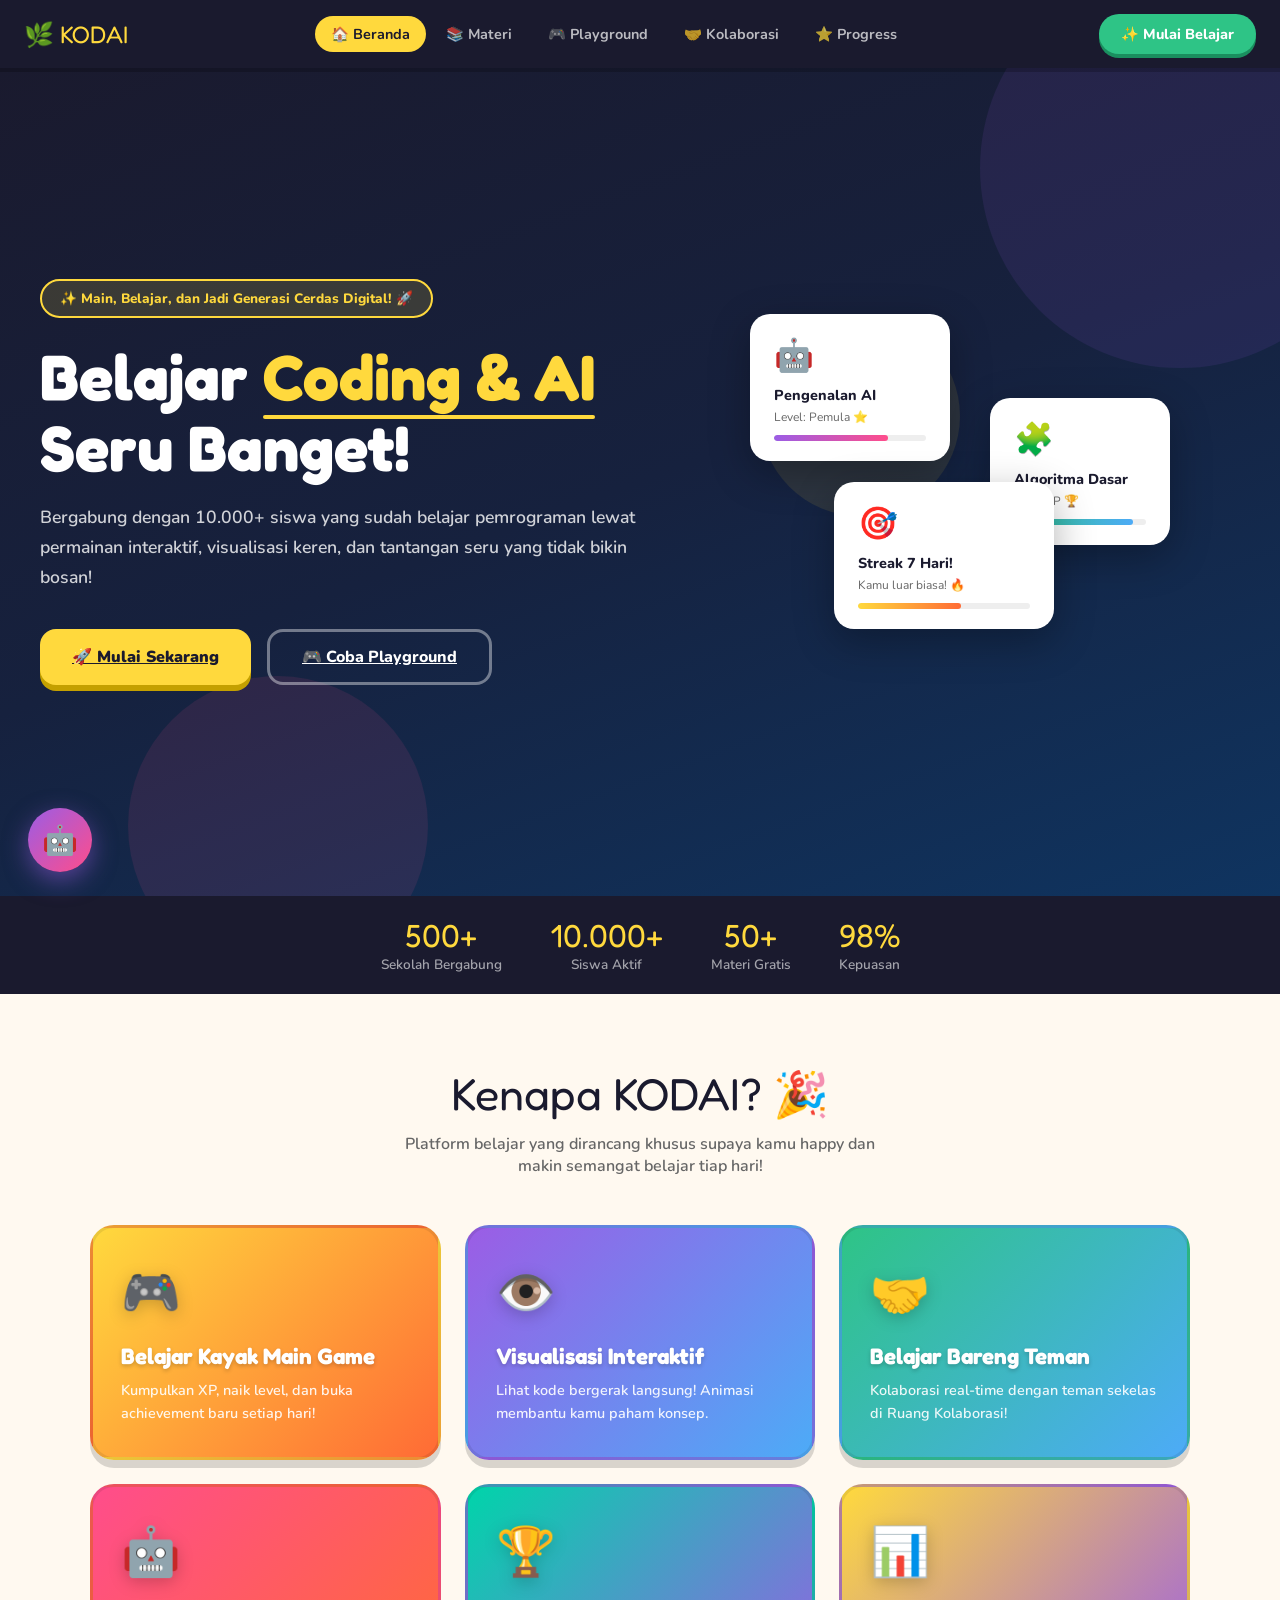
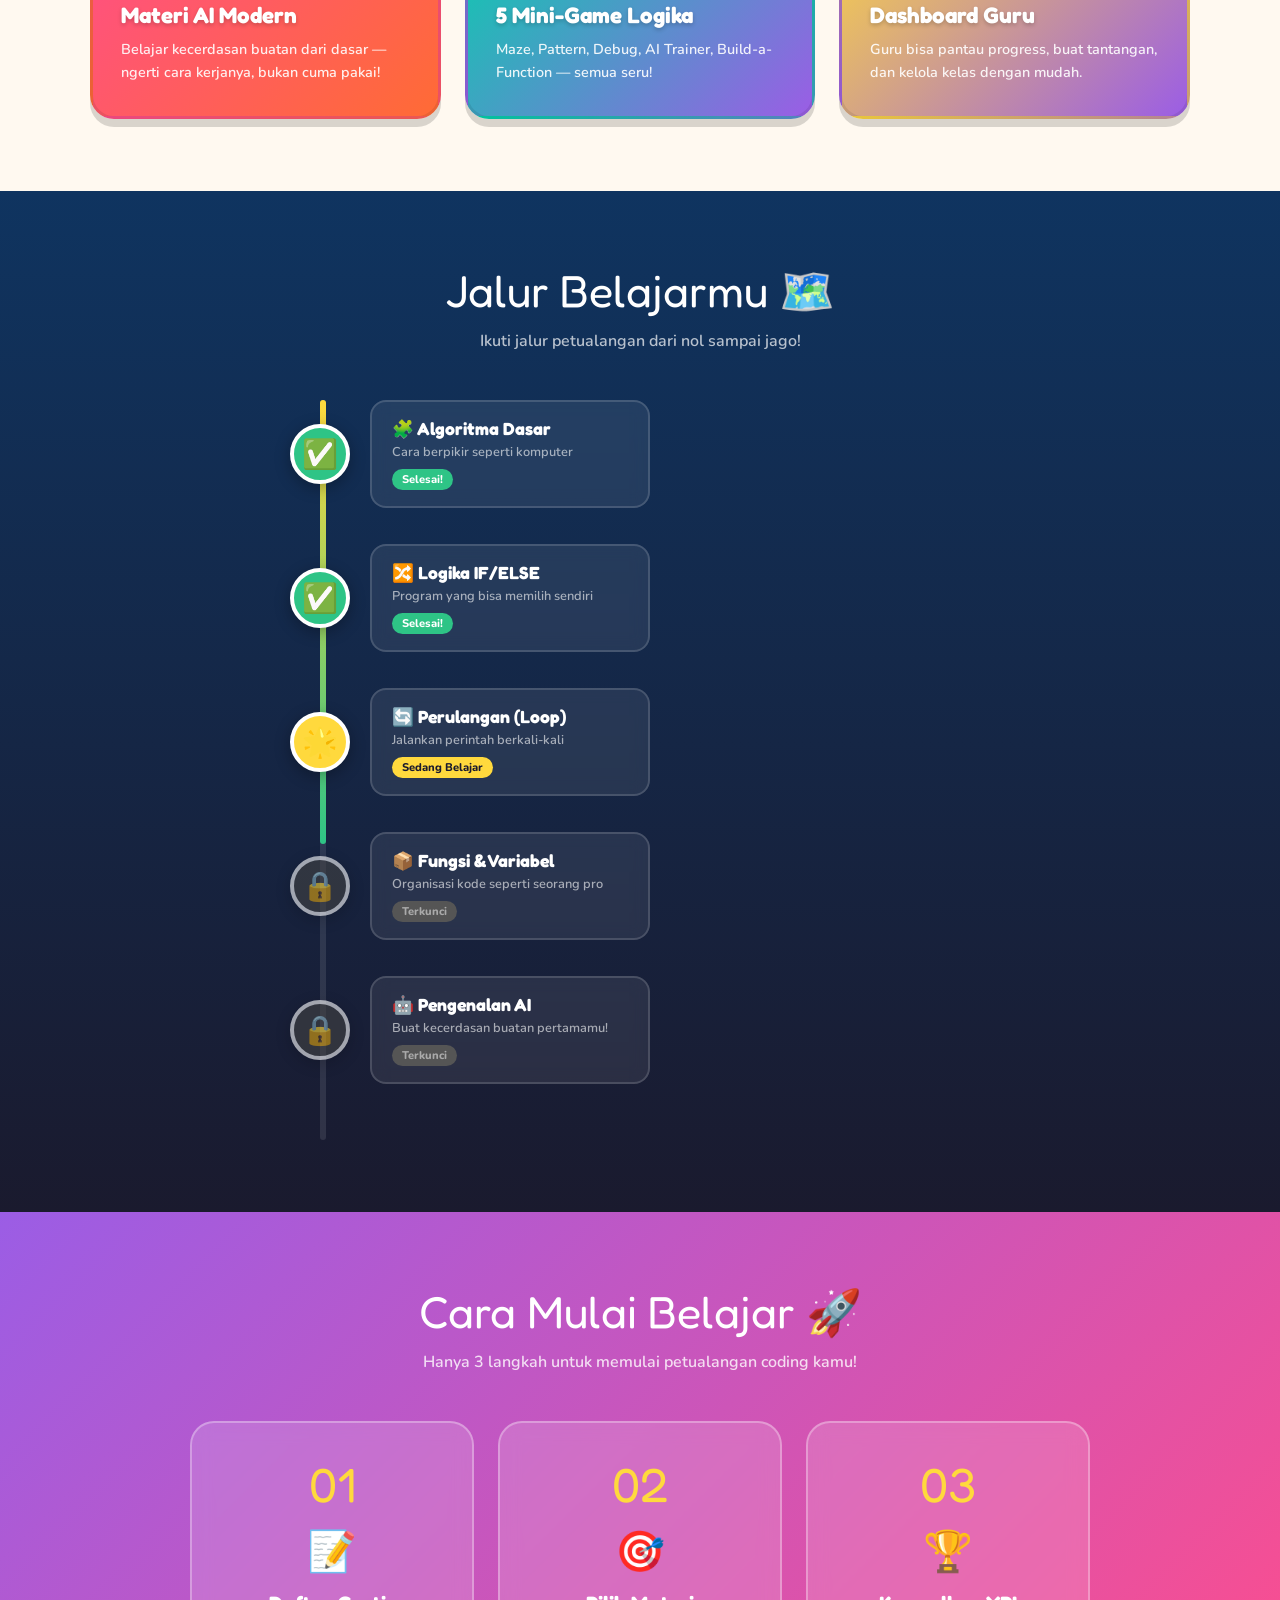
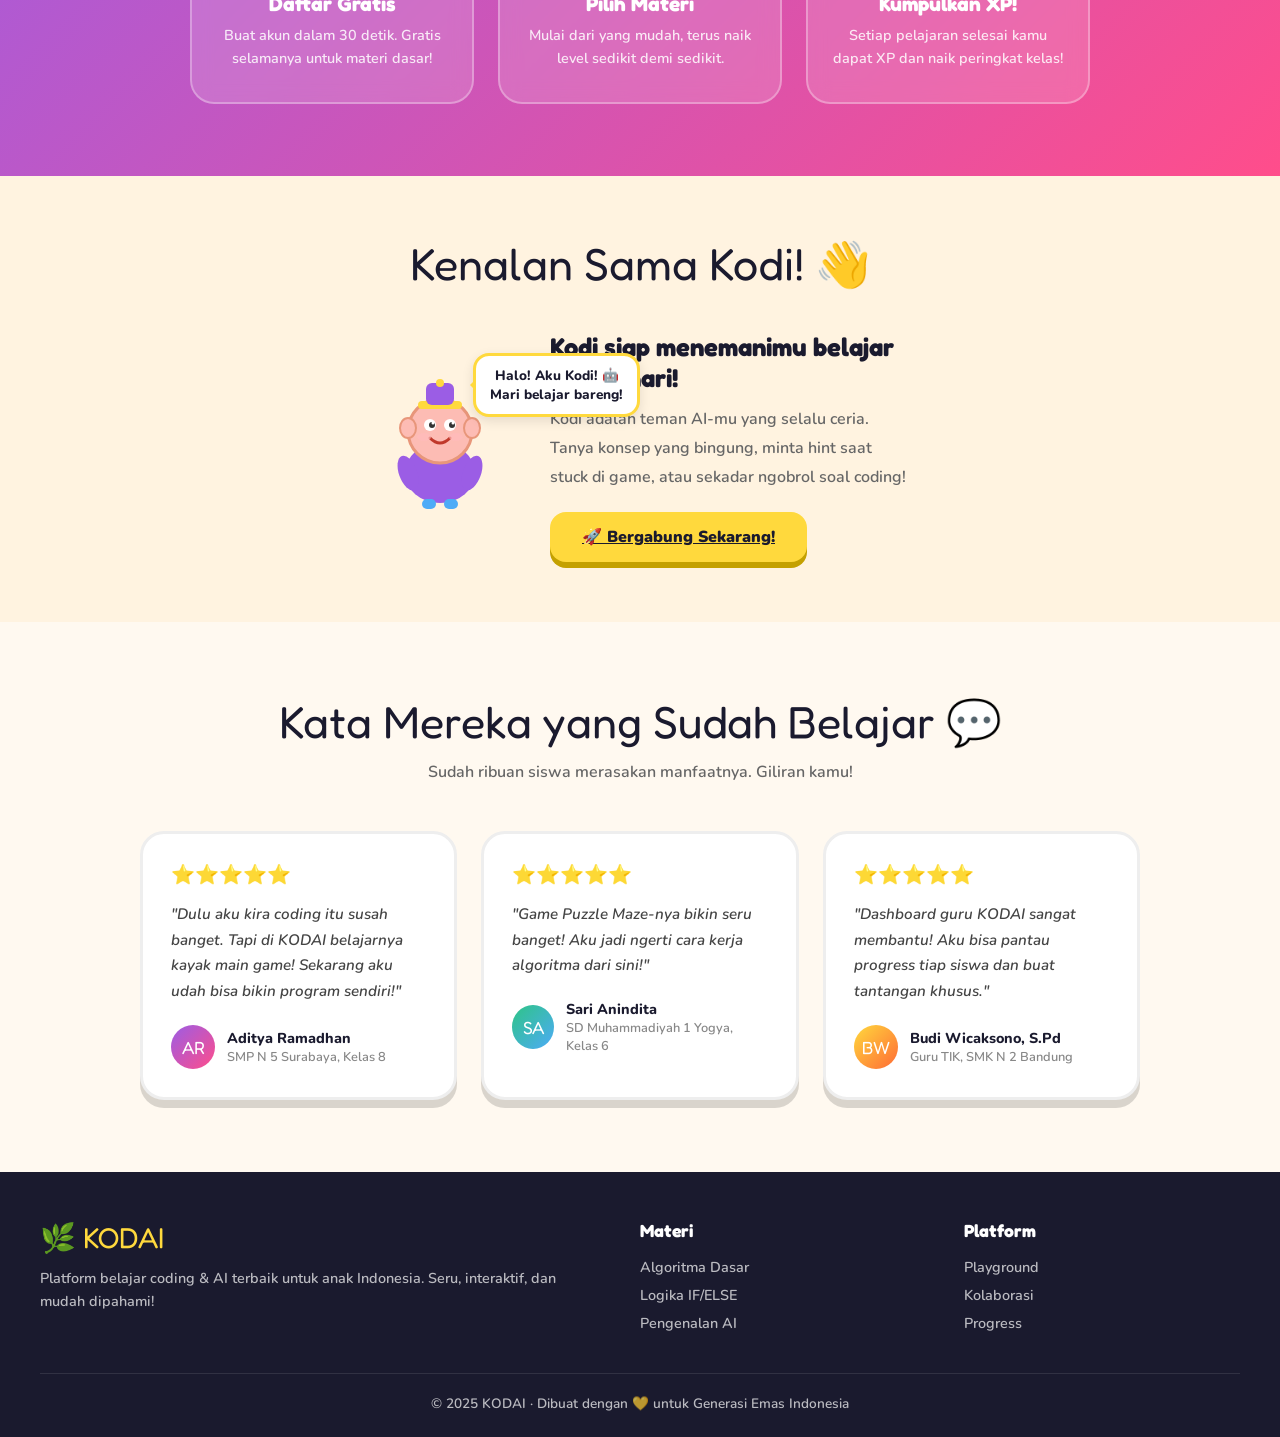
==== kodai-kode/index.html @ 5efac57f "perbaikan fitur" ====
<!DOCTYPE html>
<html lang="id">
<head>
<meta charset="UTF-8"><meta name="viewport" content="width=device-width,initial-scale=1">
<title>KODAI – Belajar Coding Seru!</title>
<link rel="stylesheet" href="css/main.css">
<style>
.hero{min-height:92vh;background:linear-gradient(160deg,#1A1A2E 0%,#16213E 50%,#0F3460 100%);display:flex;align-items:center;padding:60px 40px;position:relative;overflow:hidden;}
.hero-circles{position:absolute;inset:0;pointer-events:none;}
.h-circle{position:absolute;border-radius:50%;opacity:.1;animation:float 6s infinite ease-in-out alternate;}
.h-circle:nth-child(1){width:400px;height:400px;background:#9B5DE5;top:-100px;right:-100px;}
.h-circle:nth-child(2){width:300px;height:300px;background:#FF4D8B;bottom:-80px;left:10%;animation-delay:1s;}
.h-circle:nth-child(3){width:200px;height:200px;background:#FFD93D;top:30%;right:25%;animation-delay:2s;}
@keyframes float{to{transform:translateY(-30px) scale(1.05)}}
.hero-content{max-width:600px;position:relative;z-index:2;}
.hero-badge{display:inline-flex;align-items:center;gap:8px;background:rgba(255,217,61,.15);border:2px solid #FFD93D;border-radius:50px;padding:8px 18px;color:#FFD93D;font-weight:800;font-size:.85rem;margin-bottom:24px;}
.hero h1{font-family:'Fredoka One',cursive;font-size:clamp(2.5rem,6vw,4rem);color:white;line-height:1.1;margin-bottom:20px;}
.hero h1 span{color:#FFD93D;position:relative;}
.hero h1 span::after{content:'';position:absolute;bottom:-4px;left:0;right:0;height:4px;background:#FFD93D;border-radius:2px;}
.hero p{font-size:1.1rem;color:rgba(255,255,255,.8);line-height:1.7;margin-bottom:36px;font-weight:600;}
.hero-btns{display:flex;gap:16px;flex-wrap:wrap;}
.hero-visual{position:absolute;right:0;top:0;bottom:0;width:50%;display:flex;align-items:center;justify-content:center;z-index:2;}
.float-card{position:absolute;background:white;border-radius:20px;padding:20px 24px;box-shadow:0 12px 40px rgba(0,0,0,.3);animation:floatCard 4s ease-in-out infinite alternate;}
.float-card:nth-child(1){top:10%;left:0;width:200px;}
.float-card:nth-child(2){top:30%;right:0;width:180px;animation-delay:1s;}
.float-card:nth-child(3){bottom:15%;left:20%;width:220px;animation-delay:2s;}
@keyframes floatCard{to{transform:translateY(-16px) rotate(2deg)}}
.float-card .fc-icon{font-size:2rem;margin-bottom:8px;}
.float-card .fc-title{font-weight:800;font-size:.9rem;color:#1A1A2E;}
.float-card .fc-sub{font-size:.75rem;color:#666;margin-top:4px;}
.xp-bar{height:6px;background:#eee;border-radius:3px;margin-top:10px;overflow:hidden;}
.xp-fill{height:100%;border-radius:3px;}
.features-grid{display:grid;grid-template-columns:repeat(auto-fit,minmax(260px,1fr));gap:24px;max-width:1100px;margin:0 auto;}
.feat-card{border-radius:24px;padding:32px 28px;position:relative;overflow:hidden;cursor:pointer;transition:all .2s;box-shadow:0 8px 0 rgba(0,0,0,.15);border:3px solid rgba(0,0,0,.08);}
.feat-card:hover{transform:translateY(-6px);box-shadow:0 14px 0 rgba(0,0,0,.15);}
.feat-card:nth-child(1){background:linear-gradient(135deg,#FFD93D,#FF6B35);}
.feat-card:nth-child(2){background:linear-gradient(135deg,#9B5DE5,#4DABF7);}
.feat-card:nth-child(3){background:linear-gradient(135deg,#2EC486,#4DABF7);}
.feat-card:nth-child(4){background:linear-gradient(135deg,#FF4D8B,#FF6B35);}
.feat-card:nth-child(5){background:linear-gradient(135deg,#00D4AA,#9B5DE5);}
.feat-card:nth-child(6){background:linear-gradient(135deg,#FFD93D,#9B5DE5);}
.feat-icon{font-size:3rem;margin-bottom:16px;filter:drop-shadow(0 4px 8px rgba(0,0,0,.2));}
.feat-card h3{font-family:'Fredoka One',cursive;font-size:1.4rem;color:white;margin-bottom:10px;text-shadow:0 2px 4px rgba(0,0,0,.2);}
.feat-card p{color:rgba(255,255,255,.9);font-size:.9rem;line-height:1.6;font-weight:600;}
.hiw-section{background:linear-gradient(135deg,#9B5DE5,#FF4D8B);padding:72px 40px;}
.hiw-section .section-title,.hiw-section .section-sub{color:white!important;}
.hiw-section .section-sub{color:rgba(255,255,255,.8)!important;}
.steps-grid{display:grid;grid-template-columns:repeat(auto-fit,minmax(240px,1fr));gap:24px;max-width:900px;margin:0 auto;}
.step-card{background:rgba(255,255,255,.15);backdrop-filter:blur(10px);border:2px solid rgba(255,255,255,.3);border-radius:24px;padding:32px 24px;text-align:center;transition:all .2s;}
.step-card:hover{transform:translateY(-6px);background:rgba(255,255,255,.25);}
.step-num{font-family:'Fredoka One',cursive;font-size:3rem;color:#FFD93D;margin-bottom:12px;}
.step-card h3{color:white;font-family:'Fredoka One',cursive;font-size:1.3rem;margin-bottom:8px;}
.step-card p{color:rgba(255,255,255,.85);font-size:.9rem;font-weight:600;line-height:1.6;}
.path-section{background:linear-gradient(180deg,#0F3460,#1A1A2E);padding:72px 40px;}
.path-section .section-title{color:white;}
.path-section .section-sub{color:rgba(255,255,255,.7);}
.path-track{max-width:700px;margin:0 auto;position:relative;padding-bottom:20px;}
.path-line-v{position:absolute;left:30px;top:0;bottom:0;width:6px;background:rgba(255,255,255,.1);border-radius:3px;}
.path-line-fill{position:absolute;top:0;left:0;right:0;background:linear-gradient(180deg,#FFD93D,#2EC486);border-radius:3px;height:60%;animation:pathGrow 2s ease forwards;}
@keyframes pathGrow{from{height:0}}
.path-node{display:flex;align-items:center;gap:20px;margin-bottom:36px;padding-left:0;}
.node-circle{width:60px;height:60px;border-radius:50%;display:flex;align-items:center;justify-content:center;font-size:1.8rem;flex-shrink:0;position:relative;z-index:2;border:4px solid white;box-shadow:0 4px 16px rgba(0,0,0,.3);}
.node-circle.done{background:#2EC486;}
.node-circle.current{background:#FFD93D;animation:nPulse 1.5s infinite;}
.node-circle.locked{background:#444;opacity:.6;}
@keyframes nPulse{0%,100%{box-shadow:0 0 0 0 rgba(255,217,61,.5)}50%{box-shadow:0 0 0 16px rgba(255,217,61,0)}}
.node-card{background:rgba(255,255,255,.08);backdrop-filter:blur(8px);border:2px solid rgba(255,255,255,.15);border-radius:16px;padding:16px 20px;flex:1;max-width:280px;}
.node-card h4{font-family:'Fredoka One',cursive;font-size:1.1rem;color:white;}
.node-card p{font-size:.8rem;color:rgba(255,255,255,.6);font-weight:600;margin-top:4px;}
.node-status{display:inline-block;margin-top:8px;padding:3px 10px;border-radius:50px;font-size:.7rem;font-weight:800;}
.ns-done{background:#2EC486;color:white;}
.ns-current{background:#FFD93D;color:#1A1A2E;}
.ns-locked{background:#555;color:#aaa;}
.testi-grid{display:grid;grid-template-columns:repeat(auto-fit,minmax(280px,1fr));gap:24px;max-width:1000px;margin:0 auto;}
.testi-card{background:white;border-radius:24px;padding:28px;border:3px solid #eee;box-shadow:0 8px 0 rgba(0,0,0,.15);transition:all .2s;}
.testi-card:hover{transform:translateY(-6px);border-color:#FFD93D;}
.testi-stars{color:#FFD93D;font-size:1.2rem;margin-bottom:14px;}
.testi-quote{font-size:.95rem;line-height:1.7;color:#444;margin-bottom:20px;font-style:italic;font-weight:600;}
.testi-author{display:flex;align-items:center;gap:12px;}
.testi-av{width:44px;height:44px;border-radius:50%;display:flex;align-items:center;justify-content:center;font-family:'Fredoka One',cursive;font-size:1.1rem;color:white;}
.testi-name{font-weight:800;font-size:.9rem;}
.testi-school{font-size:.8rem;color:#888;font-weight:600;}
.mascot-section{background:#FFF3E0;padding:60px 40px;text-align:center;}
.mascot-svg{width:140px;height:140px;animation:bounce 2s infinite alternate;}
.speech-bubble{position:absolute;top:-20px;right:-130px;background:white;border-radius:16px;padding:10px 14px;box-shadow:0 4px 12px rgba(0,0,0,.1);font-weight:800;font-size:.85rem;white-space:nowrap;border:3px solid #FFD93D;}
.speech-bubble::before{content:'';position:absolute;left:-12px;top:50%;transform:translateY(-50%);border:6px solid transparent;border-right-color:#FFD93D;}
@media(max-width:900px){.hero{flex-direction:column;text-align:center;padding:40px 24px;}.hero-btns{justify-content:center;}.hero-visual{display:none;}.hiw-section{padding:48px 20px;}.mascot-section{padding:40px 20px;}}
</style>
</head>
<body>

<div id="toast-container"></div>

<nav>
  <a class="nav-logo" href="index.html">🌿 KODAI</a>
  <div class="nav-links">
    <a class="nav-link active" href="index.html">🏠 Beranda</a>
    <a class="nav-link" href="materi.html">📚 Materi</a>
    <a class="nav-link" href="playground.html">🎮 Playground</a>
    <a class="nav-link" href="kolaborasi.html">🤝 Kolaborasi</a>
    <a class="nav-link" href="progress.html">⭐ Progress</a>
  </div>
  <a class="nav-cta" href="login.html">✨ Mulai Belajar</a>
  <div class="hamburger" onclick="toggleMobile()"><span></span><span></span><span></span></div>
</nav>
<div class="mobile-menu" id="mobileMenu">
  <a class="nav-link" href="index.html">🏠 Beranda</a>
  <a class="nav-link" href="materi.html">📚 Materi</a>
  <a class="nav-link" href="playground.html">🎮 Playground</a>
  <a class="nav-link" href="kolaborasi.html">🤝 Kolaborasi</a>
  <a class="nav-link" href="progress.html">⭐ Progress</a>
  <a class="nav-link" href="login.html">✨ Mulai Belajar</a>
</div>

<section class="hero">
  <div class="hero-circles"><div class="h-circle"></div><div class="h-circle"></div><div class="h-circle"></div></div>
  <div class="hero-content">
    <div class="hero-badge">✨ Main, Belajar, dan Jadi Generasi Cerdas Digital! 🚀</div>
    <h1>Belajar <span>Coding & AI</span> Seru Banget!</h1>
    <p>Bergabung dengan 10.000+ siswa yang sudah belajar pemrograman lewat permainan interaktif, visualisasi keren, dan tantangan seru yang tidak bikin bosan!</p>
    <div class="hero-btns">
      <a class="btn-primary" href="login.html">🚀 Mulai Sekarang</a>
      <a class="btn-secondary" href="playground.html">🎮 Coba Playground</a>
    </div>
  </div>
  <div class="hero-visual">
    <div style="position:relative;width:420px;height:420px;">
      <div class="float-card" style="top:10%;left:0;">
        <div class="fc-icon">🤖</div><div class="fc-title">Pengenalan AI</div>
        <div class="fc-sub">Level: Pemula ⭐</div>
        <div class="xp-bar"><div class="xp-fill" style="width:75%;background:linear-gradient(90deg,#9B5DE5,#FF4D8B)"></div></div>
      </div>
      <div class="float-card" style="top:30%;right:0;">
        <div class="fc-icon">🧩</div><div class="fc-title">Algoritma Dasar</div>
        <div class="fc-sub">+150 XP 🏆</div>
        <div class="xp-bar"><div class="xp-fill" style="width:90%;background:linear-gradient(90deg,#2EC486,#4DABF7)"></div></div>
      </div>
      <div class="float-card" style="bottom:15%;left:20%;">
        <div class="fc-icon">🎯</div><div class="fc-title">Streak 7 Hari!</div>
        <div class="fc-sub">Kamu luar biasa! 🔥</div>
        <div class="xp-bar"><div class="xp-fill" style="width:60%;background:linear-gradient(90deg,#FFD93D,#FF6B35)"></div></div>
      </div>
    </div>
  </div>
</section>

<div class="stats-bar">
  <div class="stat-item"><div class="stat-num" data-count="500" data-suffix="+">0</div><div class="stat-label">Sekolah Bergabung</div></div>
  <div class="stat-item"><div class="stat-num" data-count="10000" data-suffix="+">0</div><div class="stat-label">Siswa Aktif</div></div>
  <div class="stat-item"><div class="stat-num" data-count="50" data-suffix="+">0</div><div class="stat-label">Materi Gratis</div></div>
  <div class="stat-item"><div class="stat-num" data-count="98" data-suffix="%">0</div><div class="stat-label">Kepuasan</div></div>
</div>

<section class="section" style="background:#FFF9F0;">
  <div class="section-title">Kenapa KODAI? 🎉</div>
  <div class="section-sub">Platform belajar yang dirancang khusus supaya kamu happy dan makin semangat belajar tiap hari!</div>
  <div class="features-grid">
    <div class="feat-card"><div class="feat-icon">🎮</div><h3>Belajar Kayak Main Game</h3><p>Kumpulkan XP, naik level, dan buka achievement baru setiap hari!</p></div>
    <div class="feat-card"><div class="feat-icon">👁️</div><h3>Visualisasi Interaktif</h3><p>Lihat kode bergerak langsung! Animasi membantu kamu paham konsep.</p></div>
    <div class="feat-card"><div class="feat-icon">🤝</div><h3>Belajar Bareng Teman</h3><p>Kolaborasi real-time dengan teman sekelas di Ruang Kolaborasi!</p></div>
    <div class="feat-card"><div class="feat-icon">🤖</div><h3>Materi AI Modern</h3><p>Belajar kecerdasan buatan dari dasar — ngerti cara kerjanya, bukan cuma pakai!</p></div>
    <div class="feat-card"><div class="feat-icon">🏆</div><h3>5 Mini-Game Logika</h3><p>Maze, Pattern, Debug, AI Trainer, Build-a-Function — semua seru!</p></div>
    <div class="feat-card"><div class="feat-icon">📊</div><h3>Dashboard Guru</h3><p>Guru bisa pantau progress, buat tantangan, dan kelola kelas dengan mudah.</p></div>
  </div>
</section>

<section class="path-section">
  <div class="section-title">Jalur Belajarmu 🗺️</div>
  <div class="section-sub">Ikuti jalur petualangan dari nol sampai jago!</div>
  <div class="path-track">
    <div class="path-line-v"><div class="path-line-fill"></div></div>
    <div class="path-node"><div class="node-circle done">✅</div><div class="node-card"><h4>🧩 Algoritma Dasar</h4><p>Cara berpikir seperti komputer</p><span class="node-status ns-done">Selesai!</span></div></div>
    <div class="path-node"><div class="node-circle done">✅</div><div class="node-card"><h4>🔀 Logika IF/ELSE</h4><p>Program yang bisa memilih sendiri</p><span class="node-status ns-done">Selesai!</span></div></div>
    <div class="path-node"><div class="node-circle current">🌟</div><div class="node-card"><h4>🔄 Perulangan (Loop)</h4><p>Jalankan perintah berkali-kali</p><span class="node-status ns-current">Sedang Belajar</span></div></div>
    <div class="path-node"><div class="node-circle locked">🔒</div><div class="node-card"><h4>📦 Fungsi & Variabel</h4><p>Organisasi kode seperti seorang pro</p><span class="node-status ns-locked">Terkunci</span></div></div>
    <div class="path-node"><div class="node-circle locked">🔒</div><div class="node-card"><h4>🤖 Pengenalan AI</h4><p>Buat kecerdasan buatan pertamamu!</p><span class="node-status ns-locked">Terkunci</span></div></div>
  </div>
</section>

<section class="hiw-section">
  <div class="section-title">Cara Mulai Belajar 🚀</div>
  <div class="section-sub">Hanya 3 langkah untuk memulai petualangan coding kamu!</div>
  <div class="steps-grid">
    <div class="step-card"><div class="step-num">01</div><div style="font-size:2.5rem;margin-bottom:12px;">📝</div><h3>Daftar Gratis</h3><p>Buat akun dalam 30 detik. Gratis selamanya untuk materi dasar!</p></div>
    <div class="step-card"><div class="step-num">02</div><div style="font-size:2.5rem;margin-bottom:12px;">🎯</div><h3>Pilih Materi</h3><p>Mulai dari yang mudah, terus naik level sedikit demi sedikit.</p></div>
    <div class="step-card"><div class="step-num">03</div><div style="font-size:2.5rem;margin-bottom:12px;">🏆</div><h3>Kumpulkan XP!</h3><p>Setiap pelajaran selesai kamu dapat XP dan naik peringkat kelas!</p></div>
  </div>
</section>

<section class="mascot-section">
  <div class="section-title" style="margin-bottom:40px;">Kenalan Sama Kodi! 👋</div>
  <div style="display:flex;align-items:center;justify-content:center;gap:40px;flex-wrap:wrap;">
    <div style="position:relative;display:inline-block;">
      <svg class="mascot-svg" viewBox="0 0 140 140" xmlns="http://www.w3.org/2000/svg">
        <ellipse cx="70" cy="100" rx="35" ry="30" fill="#9B5DE5"/>
        <circle cx="70" cy="58" r="32" fill="#FDBCB4" stroke="#e8967a" stroke-width="3"/>
        <circle cx="60" cy="52" r="6" fill="white"/><circle cx="80" cy="52" r="6" fill="white"/>
        <circle cx="62" cy="52" r="3" fill="#333"/><circle cx="82" cy="52" r="3" fill="#333"/>
        <circle cx="63" cy="50" r="1.5" fill="white"/><circle cx="83" cy="50" r="1.5" fill="white"/>
        <path d="M60 65 Q70 75 80 65" stroke="#c0392b" stroke-width="3" fill="none" stroke-linecap="round"/>
        <ellipse cx="54" cy="64" rx="7" ry="4" fill="#FFBABA" opacity=".7"/>
        <ellipse cx="86" cy="64" rx="7" ry="4" fill="#FFBABA" opacity=".7"/>
        <ellipse cx="38" cy="55" rx="8" ry="10" fill="#FDBCB4" stroke="#e8967a" stroke-width="2"/>
        <ellipse cx="102" cy="55" rx="8" ry="10" fill="#FDBCB4" stroke="#e8967a" stroke-width="2"/>
        <rect x="48" y="28" width="44" height="8" rx="4" fill="#FFD93D"/>
        <rect x="56" y="10" width="28" height="22" rx="6" fill="#9B5DE5"/>
        <circle cx="70" cy="10" r="4" fill="#FFD93D"/>
        <ellipse cx="38" cy="100" rx="9" ry="18" fill="#9B5DE5" transform="rotate(-20 38 100)"/>
        <ellipse cx="102" cy="100" rx="9" ry="18" fill="#9B5DE5" transform="rotate(20 102 100)"/>
        <rect x="52" y="126" width="14" height="10" rx="5" fill="#4DABF7"/>
        <rect x="74" y="126" width="14" height="10" rx="5" fill="#4DABF7"/>
      </svg>
      <div class="speech-bubble">Halo! Aku Kodi! 🤖<br>Mari belajar bareng!</div>
    </div>
    <div style="max-width:360px;text-align:left;">
      <h3 style="font-family:'Fredoka One',cursive;font-size:1.6rem;color:#1A1A2E;margin-bottom:12px;">Kodi siap menemanimu belajar setiap hari!</h3>
      <p style="color:#666;line-height:1.8;font-weight:600;margin-bottom:20px;">Kodi adalah teman AI-mu yang selalu ceria. Tanya konsep yang bingung, minta hint saat stuck di game, atau sekadar ngobrol soal coding!</p>
      <a class="btn-primary" href="login.html">🚀 Bergabung Sekarang!</a>
    </div>
  </div>
</section>

<section class="section" style="background:#FFF9F0;">
  <div class="section-title">Kata Mereka yang Sudah Belajar 💬</div>
  <div class="section-sub">Sudah ribuan siswa merasakan manfaatnya. Giliran kamu!</div>
  <div class="testi-grid">
    <div class="testi-card"><div class="testi-stars">⭐⭐⭐⭐⭐</div><div class="testi-quote">"Dulu aku kira coding itu susah banget. Tapi di KODAI belajarnya kayak main game! Sekarang aku udah bisa bikin program sendiri!"</div><div class="testi-author"><div class="testi-av" style="background:linear-gradient(135deg,#9B5DE5,#FF4D8B)">AR</div><div><div class="testi-name">Aditya Ramadhan</div><div class="testi-school">SMP N 5 Surabaya, Kelas 8</div></div></div></div>
    <div class="testi-card"><div class="testi-stars">⭐⭐⭐⭐⭐</div><div class="testi-quote">"Game Puzzle Maze-nya bikin seru banget! Aku jadi ngerti cara kerja algoritma dari sini!"</div><div class="testi-author"><div class="testi-av" style="background:linear-gradient(135deg,#2EC486,#4DABF7)">SA</div><div><div class="testi-name">Sari Anindita</div><div class="testi-school">SD Muhammadiyah 1 Yogya, Kelas 6</div></div></div></div>
    <div class="testi-card"><div class="testi-stars">⭐⭐⭐⭐⭐</div><div class="testi-quote">"Dashboard guru KODAI sangat membantu! Aku bisa pantau progress tiap siswa dan buat tantangan khusus."</div><div class="testi-author"><div class="testi-av" style="background:linear-gradient(135deg,#FFD93D,#FF6B35)">BW</div><div><div class="testi-name">Budi Wicaksono, S.Pd</div><div class="testi-school">Guru TIK, SMK N 2 Bandung</div></div></div></div>
  </div>
</section>

<footer>
  <div class="footer-grid">
    <div><div class="footer-logo">🌿 KODAI</div><div class="footer-tagline">Platform belajar coding & AI terbaik untuk anak Indonesia. Seru, interaktif, dan mudah dipahami!</div></div>
    <div class="footer-col"><h4>Materi</h4><ul><li><a href="materi.html" style="color:inherit;text-decoration:none;">Algoritma Dasar</a></li><li><a href="materi.html" style="color:inherit;text-decoration:none;">Logika IF/ELSE</a></li><li><a href="materi.html" style="color:inherit;text-decoration:none;">Pengenalan AI</a></li></ul></div>
    <div class="footer-col"><h4>Platform</h4><ul><li><a href="playground.html" style="color:inherit;text-decoration:none;">Playground</a></li><li><a href="kolaborasi.html" style="color:inherit;text-decoration:none;">Kolaborasi</a></li><li><a href="progress.html" style="color:inherit;text-decoration:none;">Progress</a></li></ul></div>
  </div>
  <div class="footer-bottom">© 2025 KODAI · Dibuat dengan 💛 untuk Generasi Emas Indonesia</div>
</footer>

<!-- KODI AI FAB -->
<button class="kodi-fab" onclick="toggleKodiChat()" title="Tanya Kodi AI">🤖</button>
<div class="kodi-chat-panel" id="kodiPanel">
  <div class="kodi-chat-header">
    <div class="kodi-av">🤖</div>
    <div><div class="kodi-name">Kodi AI</div><div class="kodi-status">Siap membantu belajar!</div></div>
    <button class="kodi-close-btn" onclick="toggleKodiChat()">✕</button>
  </div>
  <div class="kodi-messages" id="kodiMessages"></div>
  <div class="kodi-input-area">
    <input class="kodi-input" id="kodiInput" placeholder="Tanya Kodi sesuatu...">
    <button class="kodi-send" onclick="sendKodiMessage()">➤</button>
  </div>
</div>

<script src="js/nav.js"></script>
</body>
</html>
---- kodai-kode/css/main.css ----
@import url('https://fonts.googleapis.com/css2?family=Fredoka+One&family=Nunito:wght@400;600;700;800;900&display=swap');

:root {
  --green: #2EC486;
  --yellow: #FFD93D;
  --orange: #FF6B35;
  --pink: #FF4D8B;
  --blue: #4DABF7;
  --purple: #9B5DE5;
  --red: #FF4444;
  --teal: #00D4AA;
  --bg: #FFF9F0;
  --dark: #1A1A2E;
  --darker: #0D0D1A;
  --mid: #16213E;
  --card-shadow: 0 8px 0 rgba(0,0,0,0.15);
  --card-shadow-hover: 0 14px 0 rgba(0,0,0,0.15);
}

* { margin:0; padding:0; box-sizing:border-box; }
html { scroll-behavior:smooth; }
body {
  font-family:'Nunito', sans-serif;
  background:var(--bg);
  color:var(--dark);
  overflow-x:hidden;
}

/* ---- LOADER ---- */
#loader {
  position:fixed; inset:0;
  background:linear-gradient(135deg,#9B5DE5,#FF4D8B,#FF6B35);
  z-index:9999;
  display:flex; flex-direction:column;
  align-items:center; justify-content:center; gap:20px;
  transition:opacity .5s;
}
.loader-logo {
  font-family:'Fredoka One',cursive;
  font-size:3rem; color:white;
  text-shadow:0 4px 0 rgba(0,0,0,0.2);
  animation:bounce .6s infinite alternate;
}
.loader-dots { display:flex; gap:12px; }
.loader-dots span {
  width:16px; height:16px;
  background:white; border-radius:50%;
  animation:dotBounce .6s infinite alternate;
}
.loader-dots span:nth-child(2){animation-delay:.15s;}
.loader-dots span:nth-child(3){animation-delay:.3s;}
@keyframes dotBounce{to{transform:translateY(-20px);opacity:.5}}
@keyframes bounce{to{transform:translateY(-10px)}}

/* ---- NAVBAR ---- */
nav {
  position:sticky; top:0; z-index:200;
  background:var(--dark);
  padding:0 24px;
  display:flex; align-items:center; justify-content:space-between;
  height:68px;
  box-shadow:0 4px 0 rgba(0,0,0,0.2);
}
.nav-logo {
  font-family:'Fredoka One',cursive;
  font-size:1.5rem; color:var(--yellow);
  display:flex; align-items:center; gap:8px;
  cursor:pointer; text-decoration:none;
}
.nav-links { display:flex; gap:4px; }
.nav-link {
  font-family:'Nunito',sans-serif; font-weight:700; font-size:.9rem;
  color:rgba(255,255,255,.7);
  padding:8px 16px; border-radius:50px;
  cursor:pointer; transition:all .2s;
  border:none; background:transparent; text-decoration:none;
  display:inline-flex; align-items:center; gap:4px;
}
.nav-link:hover, .nav-link.active {
  background:var(--yellow); color:var(--dark);
}
.nav-cta {
  background:var(--green); color:white;
  border:none; border-radius:50px;
  padding:10px 22px;
  font-family:'Nunito',sans-serif; font-weight:800; font-size:.9rem;
  cursor:pointer;
  box-shadow:0 4px 0 #1a8f5f;
  transition:all .2s; text-decoration:none;
  display:inline-flex; align-items:center; gap:6px;
}
.nav-cta:hover{transform:translateY(-2px);box-shadow:0 6px 0 #1a8f5f;}
.nav-cta:active{transform:translateY(2px);box-shadow:0 2px 0 #1a8f5f;}
.hamburger{display:none;flex-direction:column;gap:5px;cursor:pointer;padding:8px;}
.hamburger span{width:24px;height:3px;background:white;border-radius:2px;}
.mobile-menu{
  display:none;position:fixed;top:68px;left:0;right:0;
  background:var(--dark);padding:16px;z-index:199;
  flex-direction:column;gap:8px;
  border-bottom:4px solid var(--yellow);
}
.mobile-menu.open{display:flex;}

/* ---- TOAST ---- */
#toast-container {
  position:fixed; bottom:24px; right:24px; z-index:9998;
  display:flex; flex-direction:column; gap:10px;
}
.toast {
  padding:14px 20px; border-radius:14px;
  background:var(--dark); color:white;
  font-weight:700; font-size:.9rem;
  box-shadow:0 8px 24px rgba(0,0,0,.3);
  animation:toastIn .3s cubic-bezier(.34,1.56,.64,1);
  display:flex; align-items:center; gap:10px; max-width:300px;
}
.toast.success{background:var(--green);}
.toast.warning{background:var(--orange);}
.toast.error{background:var(--red);}
@keyframes toastIn{from{transform:translateX(100px);opacity:0}to{transform:translateX(0);opacity:1}}

/* ---- PAGE HEADER ---- */
.page-header {
  background:linear-gradient(135deg,var(--dark),#0F3460);
  padding:60px 40px 40px; text-align:center;
}
.page-header h1 {
  font-family:'Fredoka One',cursive;
  font-size:2.5rem; color:white; margin-bottom:8px;
}
.page-header p{color:rgba(255,255,255,.7);font-weight:600;font-size:1rem;}

/* ---- BUTTONS ---- */
.btn-primary {
  background:var(--yellow); color:var(--dark);
  border:none; border-radius:16px;
  padding:14px 32px;
  font-family:'Nunito',sans-serif; font-weight:900; font-size:1rem;
  cursor:pointer;
  box-shadow:0 6px 0 #c4a000;
  transition:all .15s;
  display:inline-flex; align-items:center; gap:8px;
}
.btn-primary:hover{transform:translateY(-3px);box-shadow:0 9px 0 #c4a000;}
.btn-primary:active{transform:translateY(3px);box-shadow:0 3px 0 #c4a000;}
.btn-secondary {
  background:transparent; color:white;
  border:3px solid rgba(255,255,255,.4);
  border-radius:16px; padding:14px 32px;
  font-family:'Nunito',sans-serif; font-weight:800; font-size:1rem;
  cursor:pointer; transition:all .2s;
  display:inline-flex; align-items:center; gap:8px;
}
.btn-secondary:hover{border-color:white;background:rgba(255,255,255,.1);}
.btn-green {
  background:var(--green); color:white;
  border:none; border-radius:14px; padding:12px 24px;
  font-family:'Nunito',sans-serif; font-weight:800; font-size:.9rem;
  cursor:pointer; box-shadow:0 4px 0 #1a8f5f; transition:all .2s;
  display:inline-flex; align-items:center; gap:6px;
}
.btn-green:hover{transform:translateY(-2px);}
.btn-purple {
  background:var(--purple); color:white;
  border:none; border-radius:14px; padding:12px 24px;
  font-family:'Nunito',sans-serif; font-weight:800; font-size:.9rem;
  cursor:pointer; box-shadow:0 4px 0 #6a3fa0; transition:all .2s;
  display:inline-flex; align-items:center; gap:6px;
}
.btn-purple:hover{transform:translateY(-2px);}

/* ---- CARDS ---- */
.card {
  background:white; border-radius:24px;
  border:3px solid #eee;
  box-shadow:var(--card-shadow);
  transition:all .2s;
}
.card:hover{transform:translateY(-6px);box-shadow:var(--card-shadow-hover);}

/* ---- SECTION ---- */
.section{padding:72px 40px;}
.section-title {
  font-family:'Fredoka One',cursive;
  font-size:clamp(1.8rem,4vw,2.8rem);
  text-align:center; margin-bottom:12px; color:var(--dark);
}
.section-sub {
  text-align:center; color:#666; font-weight:600;
  font-size:1rem; margin-bottom:48px;
  max-width:500px; margin-left:auto; margin-right:auto;
}

/* ---- STATS BAR ---- */
.stats-bar {
  background:var(--dark); padding:20px 40px;
  display:flex; justify-content:center; gap:48px; flex-wrap:wrap;
}
.stat-item{text-align:center;}
.stat-num {
  font-family:'Fredoka One',cursive; font-size:2rem; color:var(--yellow);
}
.stat-label{font-size:.85rem;color:rgba(255,255,255,.6);font-weight:600;}

/* ---- MODAL ---- */
.modal-overlay {
  display:none; position:fixed; inset:0;
  background:rgba(0,0,0,.75); z-index:500;
  align-items:center; justify-content:center; padding:20px;
}
.modal-overlay.open{display:flex;}
.modal-box {
  background:white; border-radius:28px;
  max-width:600px; width:100%;
  max-height:90vh; overflow-y:auto;
  animation:modalIn .3s cubic-bezier(.34,1.56,.64,1);
}
@keyframes modalIn{from{transform:scale(.7) translateY(30px);opacity:0}to{transform:scale(1) translateY(0);opacity:1}}
.modal-header {
  padding:28px 28px 20px;
  border-bottom:3px solid #eee;
  display:flex; justify-content:space-between; align-items:flex-start; gap:16px;
}
.modal-header h2{font-family:'Fredoka One',cursive;font-size:1.8rem;}
.modal-close {
  width:36px; height:36px; border-radius:50%;
  background:#eee; border:none; cursor:pointer;
  font-size:1.2rem; font-weight:bold;
  display:flex; align-items:center; justify-content:center;
  transition:all .2s; flex-shrink:0;
}
.modal-close:hover{background:var(--red);color:white;}
.modal-body{padding:24px 28px;}

/* ---- PROFILE / PROGRESS ---- */
.profile-card {
  background:linear-gradient(135deg,#9B5DE5,#FF4D8B);
  border-radius:24px; padding:32px;
  display:flex; gap:24px; align-items:center;
  margin-bottom:32px; box-shadow:var(--card-shadow);
}
.profile-av {
  width:80px; height:80px; border-radius:50%;
  background:rgba(255,255,255,.3); border:4px solid white;
  display:flex; align-items:center; justify-content:center;
  font-family:'Fredoka One',cursive; font-size:2rem; color:white; flex-shrink:0;
}
.profile-info h2{font-family:'Fredoka One',cursive;font-size:1.8rem;color:white;}
.profile-info p{color:rgba(255,255,255,.8);font-weight:600;font-size:.9rem;margin-top:4px;}
.profile-level {
  margin-top:10px; display:inline-block;
  background:var(--yellow); color:var(--dark);
  padding:4px 16px; border-radius:50px; font-weight:900; font-size:.85rem;
}

/* ---- PROGRESS BARS ---- */
.prog-bar{height:12px;background:#eee;border-radius:6px;overflow:hidden;}
.prog-fill{height:100%;border-radius:6px;transition:width 1.2s cubic-bezier(.34,1.56,.64,1);}

/* ---- FOOTER ---- */
footer {
  background:var(--dark); padding:48px 40px 24px;
  color:rgba(255,255,255,.7);
}
.footer-grid{display:grid;grid-template-columns:2fr 1fr 1fr;gap:48px;margin-bottom:40px;}
.footer-logo{font-family:'Fredoka One',cursive;font-size:1.8rem;color:var(--yellow);margin-bottom:12px;}
.footer-tagline{font-size:.9rem;line-height:1.6;font-weight:600;}
.footer-col h4{color:white;font-family:'Fredoka One',cursive;font-size:1.1rem;margin-bottom:16px;}
.footer-col ul{list-style:none;display:flex;flex-direction:column;gap:8px;}
.footer-col ul li{font-size:.9rem;font-weight:600;cursor:pointer;transition:color .2s;}
.footer-col ul li:hover{color:var(--yellow);}
.footer-bottom{border-top:1px solid rgba(255,255,255,.1);padding-top:20px;text-align:center;font-size:.85rem;font-weight:600;}

/* ---- CHAT / KOLABORASI ---- */
.av-circle {
  width:48px; height:48px; border-radius:50%;
  display:flex; align-items:center; justify-content:center;
  font-family:'Fredoka One',cursive; font-size:1rem; color:white;
  border:3px solid white; box-shadow:var(--card-shadow); position:relative;
}
.online-badge {
  position:absolute; bottom:-2px; right:-2px;
  width:12px; height:12px; border-radius:50%;
  background:var(--green); border:2px solid white;
}

/* ---- KODI AI BUBBLE ---- */
.kodi-fab {
  position:fixed; bottom:28px; left:28px; z-index:400;
  width:64px; height:64px; border-radius:50%;
  background:linear-gradient(135deg,var(--purple),var(--pink));
  border:none; cursor:pointer;
  box-shadow:0 8px 24px rgba(155,93,229,.5);
  font-size:1.8rem;
  transition:all .2s;
  display:flex; align-items:center; justify-content:center;
}
.kodi-fab:hover{transform:scale(1.1);}
.kodi-chat-panel {
  position:fixed; bottom:108px; left:28px; z-index:400;
  width:340px;
  background:white; border-radius:24px;
  box-shadow:0 20px 60px rgba(0,0,0,.2);
  border:3px solid var(--purple);
  display:none; flex-direction:column;
  overflow:hidden;
  animation:chatPop .3s cubic-bezier(.34,1.56,.64,1);
}
.kodi-chat-panel.open{display:flex;}
@keyframes chatPop{from{transform:scale(.8) translateY(20px);opacity:0}to{transform:scale(1) translateY(0);opacity:1}}
.kodi-chat-header {
  background:linear-gradient(135deg,var(--purple),var(--pink));
  padding:16px 20px;
  display:flex; align-items:center; gap:12px;
}
.kodi-chat-header .kodi-av {font-size:1.8rem;}
.kodi-chat-header .kodi-name {font-family:'Fredoka One',cursive;font-size:1.1rem;color:white;}
.kodi-chat-header .kodi-status {font-size:.75rem;color:rgba(255,255,255,.8);font-weight:600;}
.kodi-close-btn {
  margin-left:auto; width:28px; height:28px; border-radius:50%;
  background:rgba(255,255,255,.2); border:none; cursor:pointer;
  color:white; font-size:1rem; display:flex; align-items:center; justify-content:center;
}
.kodi-messages {
  flex:1; padding:16px; overflow-y:auto;
  max-height:300px; display:flex; flex-direction:column; gap:12px;
}
.kodi-msg { display:flex; gap:8px; align-items:flex-start; }
.kodi-msg.user { flex-direction:row-reverse; }
.kodi-msg-av {
  width:32px; height:32px; border-radius:50%; flex-shrink:0;
  display:flex; align-items:center; justify-content:center;
  font-size:1rem;
}
.kodi-bubble {
  max-width:220px; padding:10px 14px;
  border-radius:0 16px 16px 16px;
  background:#f0f0f0; font-size:.88rem; font-weight:600; line-height:1.5;
}
.kodi-msg.user .kodi-bubble {
  background:var(--purple); color:white;
  border-radius:16px 0 16px 16px;
}
.kodi-typing {
  display:flex; gap:4px; padding:10px 14px;
  background:#f0f0f0; border-radius:0 16px 16px 16px;
}
.kodi-typing span {
  width:8px; height:8px; background:#aaa; border-radius:50%;
  animation:typing .8s infinite alternate;
}
.kodi-typing span:nth-child(2){animation-delay:.15s;}
.kodi-typing span:nth-child(3){animation-delay:.3s;}
@keyframes typing{to{transform:translateY(-6px);background:var(--purple)}}
.kodi-input-area {
  padding:12px; border-top:2px solid #eee;
  display:flex; gap:8px;
}
.kodi-input {
  flex:1; padding:10px 14px; border-radius:12px;
  border:2px solid #eee; font-family:'Nunito',sans-serif;
  font-size:.88rem; font-weight:600; outline:none;
  transition:border-color .2s;
}
.kodi-input:focus{border-color:var(--purple);}
.kodi-send {
  width:40px; height:40px; border-radius:12px;
  background:var(--purple); border:none; cursor:pointer;
  color:white; font-size:1.1rem;
  display:flex; align-items:center; justify-content:center;
  box-shadow:0 3px 0 #6a3fa0; transition:all .15s;
}
.kodi-send:hover{transform:translateY(-1px);}

/* ---- RESPONSIVE ---- */
@media(max-width:900px){
  .nav-links,.nav-cta{display:none;}
  .hamburger{display:flex;}
  .footer-grid{grid-template-columns:1fr;gap:24px;}
  .section{padding:48px 20px;}
  .stats-bar{padding:16px 20px;gap:20px;}
}
@media(max-width:600px){
  .page-header{padding:40px 20px 28px;}
  .page-header h1{font-size:1.8rem;}
}
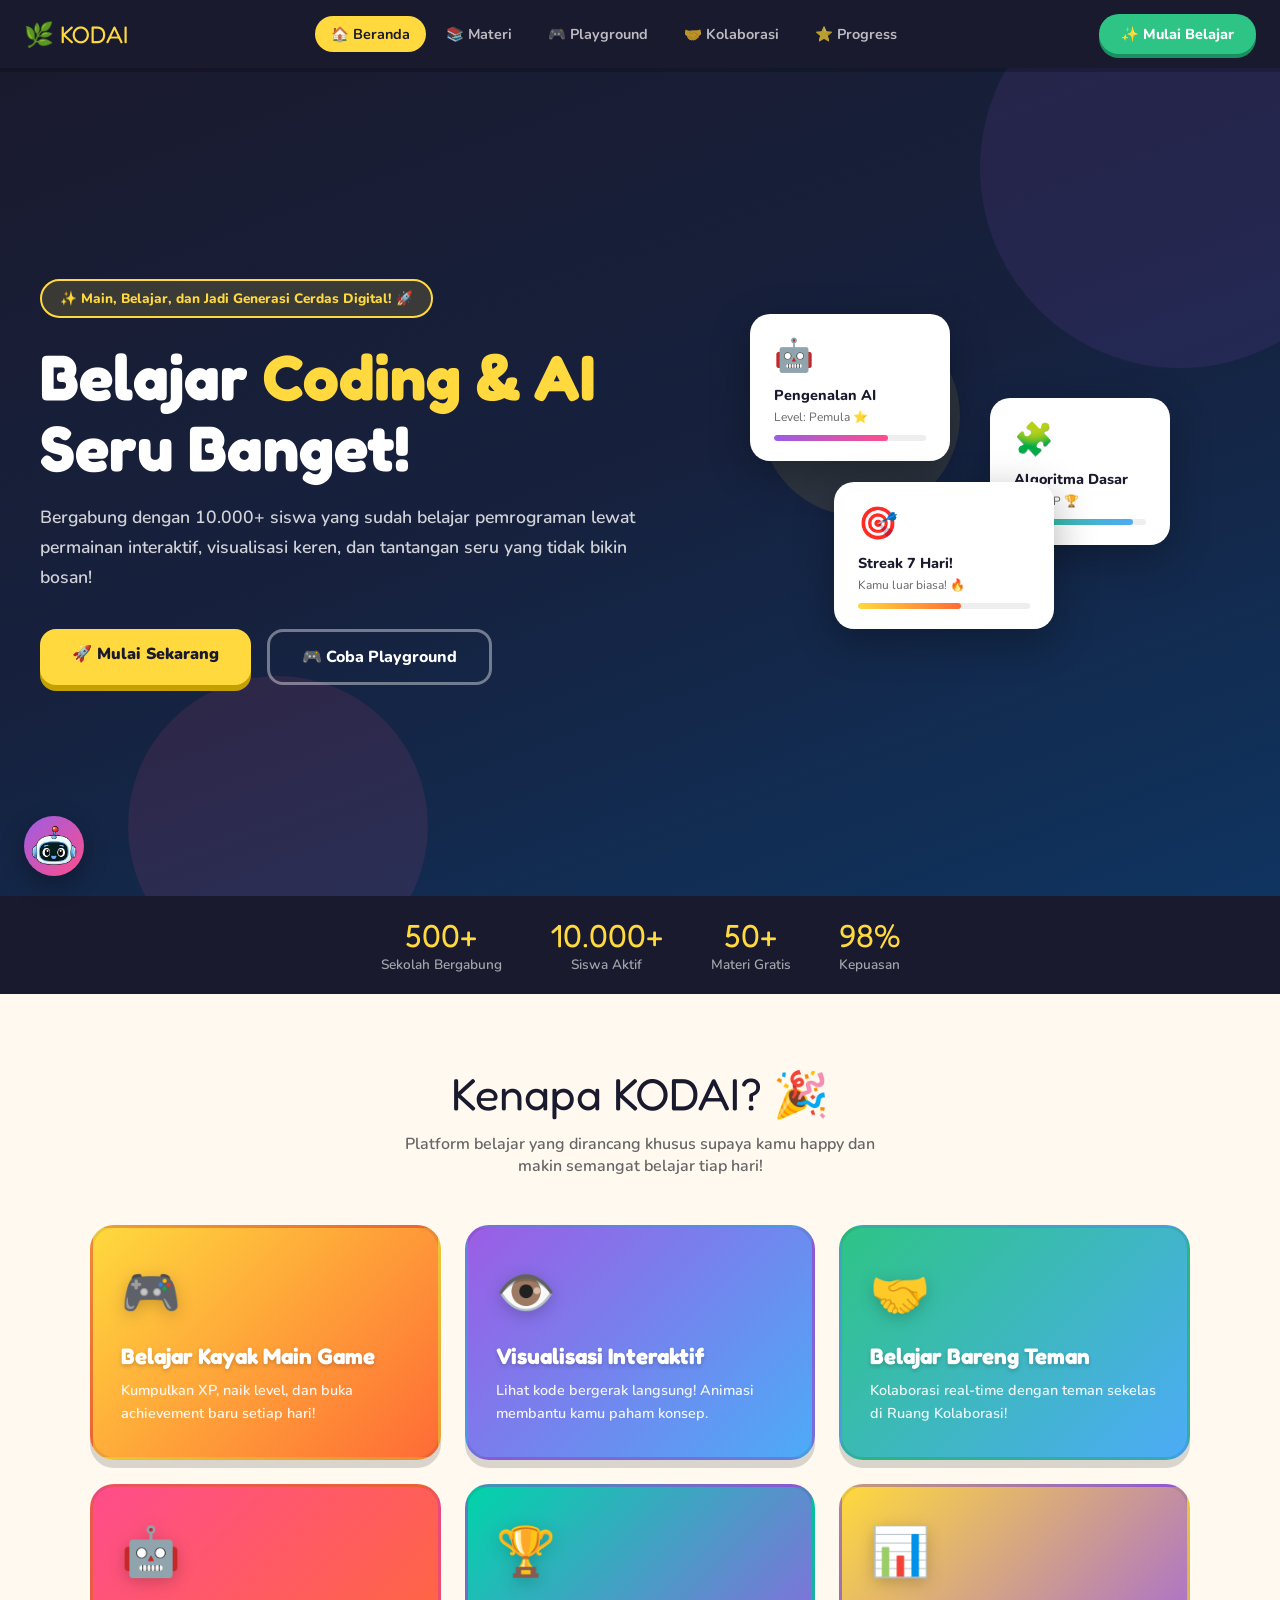
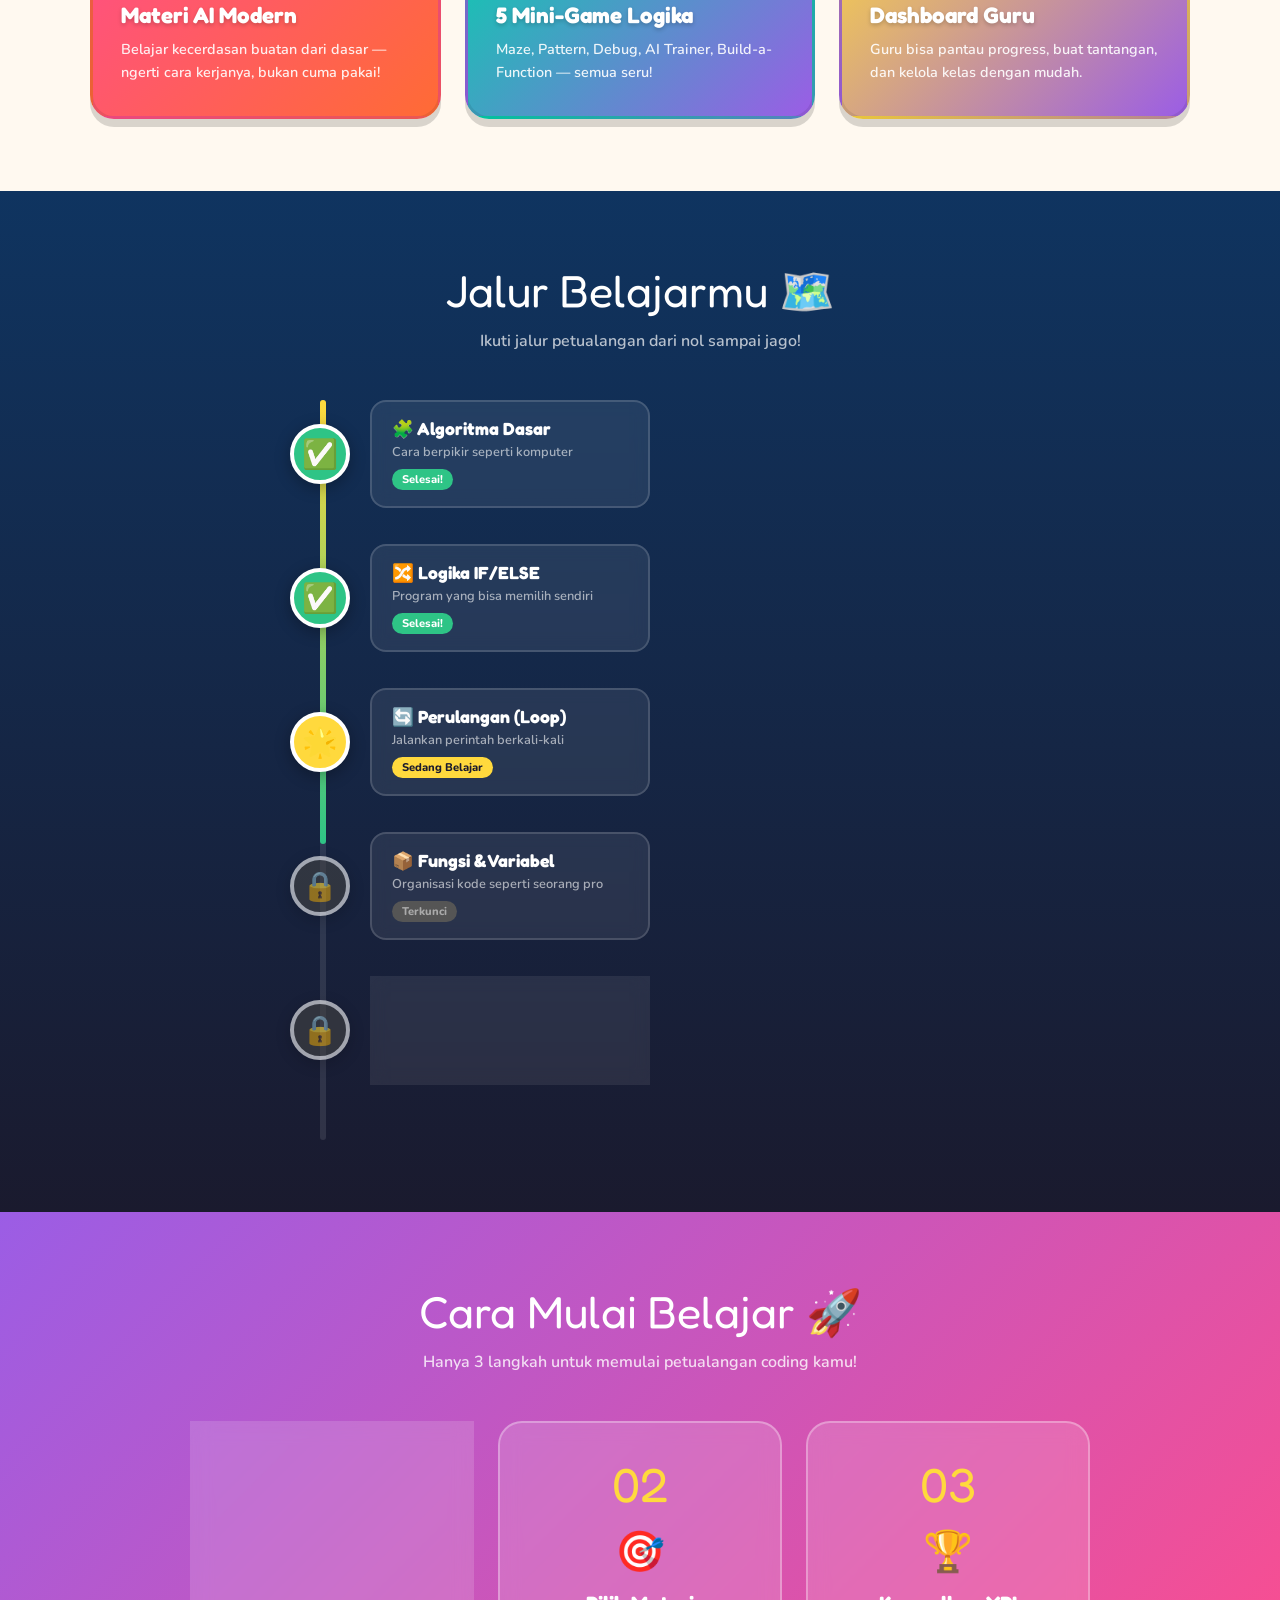
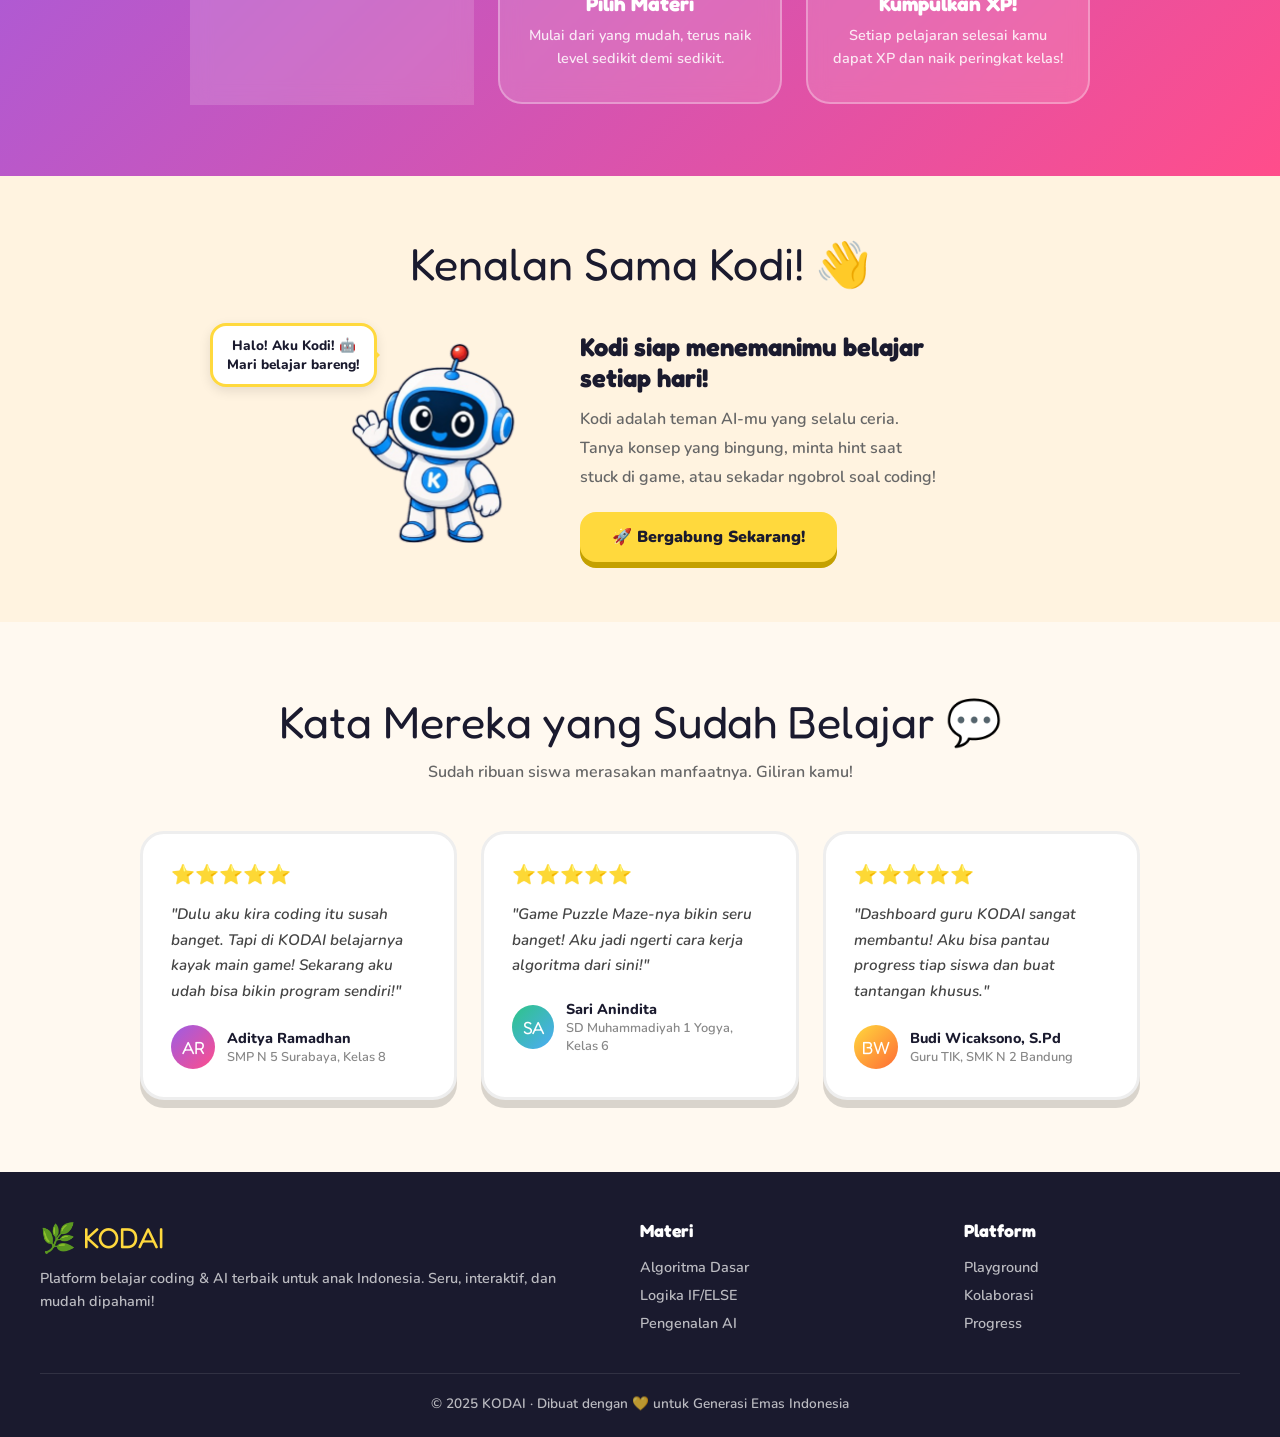
==== commit 61ba0902: "tambahin mascot kodi" ====
--- a/kodai-kode/index.html
+++ b/kodai-kode/index.html
@@ -5,6 +5,10 @@
 <title>KODAI – Belajar Coding Seru!</title>
 <link rel="stylesheet" href="css/main.css">
 <style>
+  .btn-primary, .btn-secondary {
+    text-decoration: none !important;
+    display: inline-block; /* Agar padding dan margin bekerja dengan baik */
+}
 .hero{min-height:92vh;background:linear-gradient(160deg,#1A1A2E 0%,#16213E 50%,#0F3460 100%);display:flex;align-items:center;padding:60px 40px;position:relative;overflow:hidden;}
 .hero-circles{position:absolute;inset:0;pointer-events:none;}
 .h-circle{position:absolute;border-radius:50%;opacity:.1;animation:float 6s infinite ease-in-out alternate;}
@@ -16,7 +20,7 @@
 .hero-badge{display:inline-flex;align-items:center;gap:8px;background:rgba(255,217,61,.15);border:2px solid #FFD93D;border-radius:50px;padding:8px 18px;color:#FFD93D;font-weight:800;font-size:.85rem;margin-bottom:24px;}
 .hero h1{font-family:'Fredoka One',cursive;font-size:clamp(2.5rem,6vw,4rem);color:white;line-height:1.1;margin-bottom:20px;}
 .hero h1 span{color:#FFD93D;position:relative;}
-.hero h1 span::after{content:'';position:absolute;bottom:-4px;left:0;right:0;height:4px;background:#FFD93D;border-radius:2px;}
+/* .hero h1 span::after{content:'';position:absolute;bottom:-4px;left:0;right:0;height:4px;background:#FFD93D;border-radius:2px;} */
 .hero p{font-size:1.1rem;color:rgba(255,255,255,.8);line-height:1.7;margin-bottom:36px;font-weight:600;}
 .hero-btns{display:flex;gap:16px;flex-wrap:wrap;}
 .hero-visual{position:absolute;right:0;top:0;bottom:0;width:50%;display:flex;align-items:center;justify-content:center;z-index:2;}
@@ -81,9 +85,34 @@
 .testi-name{font-weight:800;font-size:.9rem;}
 .testi-school{font-size:.8rem;color:#888;font-weight:600;}
 .mascot-section{background:#FFF3E0;padding:60px 40px;text-align:center;}
-.mascot-svg{width:140px;height:140px;animation:bounce 2s infinite alternate;}
-.speech-bubble{position:absolute;top:-20px;right:-130px;background:white;border-radius:16px;padding:10px 14px;box-shadow:0 4px 12px rgba(0,0,0,.1);font-weight:800;font-size:.85rem;white-space:nowrap;border:3px solid #FFD93D;}
-.speech-bubble::before{content:'';position:absolute;left:-12px;top:50%;transform:translateY(-50%);border:6px solid transparent;border-right-color:#FFD93D;}
+.mascot-svg{
+  width:200px !important;
+  height:200px !important;
+  object-fit: contain;
+  animation:bounce 2s infinite alternate;
+}
+.speech-bubble{
+  position:absolute;
+  top:-20px;
+  left:-130px;
+  background:white;
+  border-radius:16px;
+  padding:10px 14px;
+  box-shadow:0 4px 12px rgba(0,0,0,.1);
+  font-weight:800;
+  font-size:.85rem;
+  white-space:nowrap;
+  border:3px solid #FFD93D;
+}
+.speech-bubble::before{
+  content:'';
+  position:absolute;
+  right:-12px;         /* tadinya left:-12px */
+  top:50%;
+  transform:translateY(-50%);
+  border:6px solid transparent;
+  border-left-color:#FFD93D;   /* tadinya border-right-color */
+}
 @media(max-width:900px){.hero{flex-direction:column;text-align:center;padding:40px 24px;}.hero-btns{justify-content:center;}.hero-visual{display:none;}.hiw-section{padding:48px 20px;}.mascot-section{padding:40px 20px;}}
 </style>
 </head>
@@ -190,27 +219,10 @@
 <section class="mascot-section">
   <div class="section-title" style="margin-bottom:40px;">Kenalan Sama Kodi! 👋</div>
   <div style="display:flex;align-items:center;justify-content:center;gap:40px;flex-wrap:wrap;">
+    <!-- mascot -->
     <div style="position:relative;display:inline-block;">
-      <svg class="mascot-svg" viewBox="0 0 140 140" xmlns="http://www.w3.org/2000/svg">
-        <ellipse cx="70" cy="100" rx="35" ry="30" fill="#9B5DE5"/>
-        <circle cx="70" cy="58" r="32" fill="#FDBCB4" stroke="#e8967a" stroke-width="3"/>
-        <circle cx="60" cy="52" r="6" fill="white"/><circle cx="80" cy="52" r="6" fill="white"/>
-        <circle cx="62" cy="52" r="3" fill="#333"/><circle cx="82" cy="52" r="3" fill="#333"/>
-        <circle cx="63" cy="50" r="1.5" fill="white"/><circle cx="83" cy="50" r="1.5" fill="white"/>
-        <path d="M60 65 Q70 75 80 65" stroke="#c0392b" stroke-width="3" fill="none" stroke-linecap="round"/>
-        <ellipse cx="54" cy="64" rx="7" ry="4" fill="#FFBABA" opacity=".7"/>
-        <ellipse cx="86" cy="64" rx="7" ry="4" fill="#FFBABA" opacity=".7"/>
-        <ellipse cx="38" cy="55" rx="8" ry="10" fill="#FDBCB4" stroke="#e8967a" stroke-width="2"/>
-        <ellipse cx="102" cy="55" rx="8" ry="10" fill="#FDBCB4" stroke="#e8967a" stroke-width="2"/>
-        <rect x="48" y="28" width="44" height="8" rx="4" fill="#FFD93D"/>
-        <rect x="56" y="10" width="28" height="22" rx="6" fill="#9B5DE5"/>
-        <circle cx="70" cy="10" r="4" fill="#FFD93D"/>
-        <ellipse cx="38" cy="100" rx="9" ry="18" fill="#9B5DE5" transform="rotate(-20 38 100)"/>
-        <ellipse cx="102" cy="100" rx="9" ry="18" fill="#9B5DE5" transform="rotate(20 102 100)"/>
-        <rect x="52" y="126" width="14" height="10" rx="5" fill="#4DABF7"/>
-        <rect x="74" y="126" width="14" height="10" rx="5" fill="#4DABF7"/>
-      </svg>
-      <div class="speech-bubble">Halo! Aku Kodi! 🤖<br>Mari belajar bareng!</div>
+    <img class="mascot-svg" src="mascot-kodai.png" alt="Kodi maskot KODAI">
+    <div class="speech-bubble">Halo! Aku Kodi! 🤖<br>Mari belajar bareng!</div>
     </div>
     <div style="max-width:360px;text-align:left;">
       <h3 style="font-family:'Fredoka One',cursive;font-size:1.6rem;color:#1A1A2E;margin-bottom:12px;">Kodi siap menemanimu belajar setiap hari!</h3>
@@ -240,10 +252,12 @@
 </footer>
 
 <!-- KODI AI FAB -->
-<button class="kodi-fab" onclick="toggleKodiChat()" title="Tanya Kodi AI">🤖</button>
+<button class="kodi-fab" onclick="toggleKodiChat()" title="Tanya Kodi AI">
+  <img src="kodi-kepala.png" alt="Kodi AI" class="kodi-fab-img">
+</button>
 <div class="kodi-chat-panel" id="kodiPanel">
   <div class="kodi-chat-header">
-    <div class="kodi-av">🤖</div>
+    <div class="kodi-av"><img src="kodi-kepala.png" alt="Kodi AI" class="kodi-av-img"></div>
     <div><div class="kodi-name">Kodi AI</div><div class="kodi-status">Siap membantu belajar!</div></div>
     <button class="kodi-close-btn" onclick="toggleKodiChat()">✕</button>
   </div>
@@ -256,4 +270,4 @@
 
 <script src="js/nav.js"></script>
 </body>
-</html>
+</html>
--- a/kodai-kode/css/main.css
+++ b/kodai-kode/css/main.css
@@ -286,14 +286,37 @@
 
 /* ---- KODI AI BUBBLE ---- */
 .kodi-fab {
-  position:fixed; bottom:28px; left:28px; z-index:400;
-  width:64px; height:64px; border-radius:50%;
-  background:linear-gradient(135deg,var(--purple),var(--pink));
-  border:none; cursor:pointer;
-  box-shadow:0 8px 24px rgba(155,93,229,.5);
-  font-size:1.8rem;
-  transition:all .2s;
-  display:flex; align-items:center; justify-content:center;
+  position: fixed;
+  bottom: 24px;
+  left: 24px;
+  width: 60px;
+  height: 60px;
+  border-radius: 50%;
+  border: none;
+  background: linear-gradient(135deg,var(--purple),var(--pink));
+  box-shadow: 0 8px 24px rgba(0,0,0,.3);
+  cursor: pointer;
+  display: flex;
+  align-items: center;
+  justify-content: center;
+  padding: 6px;             
+  overflow: hidden;
+  z-index: 399;
+  transition: transform .2s;
+}
+.kodi-fab-img{
+  width: 100%;
+  height: 100%;
+  object-fit: cover;
+  border-radius: 50%;
+  display: block;
+}
+.kodi-av-img{
+  width: 100%;
+  height: 100%;
+  object-fit: cover;
+  border-radius: 50%;
+  display: block;
 }
 .kodi-fab:hover{transform:scale(1.1);}
 .kodi-chat-panel {
@@ -313,7 +336,16 @@
   padding:16px 20px;
   display:flex; align-items:center; gap:12px;
 }
-.kodi-chat-header .kodi-av {font-size:1.8rem;}
+.kodi-chat-header .kodi-av {
+  width: 40px;
+  height: 40px;
+  border-radius: 50%;
+  overflow: hidden;
+  flex-shrink: 0;
+  display: flex;
+  align-items: center;
+  justify-content: center;
+}
 .kodi-chat-header .kodi-name {font-family:'Fredoka One',cursive;font-size:1.1rem;color:white;}
 .kodi-chat-header .kodi-status {font-size:.75rem;color:rgba(255,255,255,.8);font-weight:600;}
 .kodi-close-btn {
